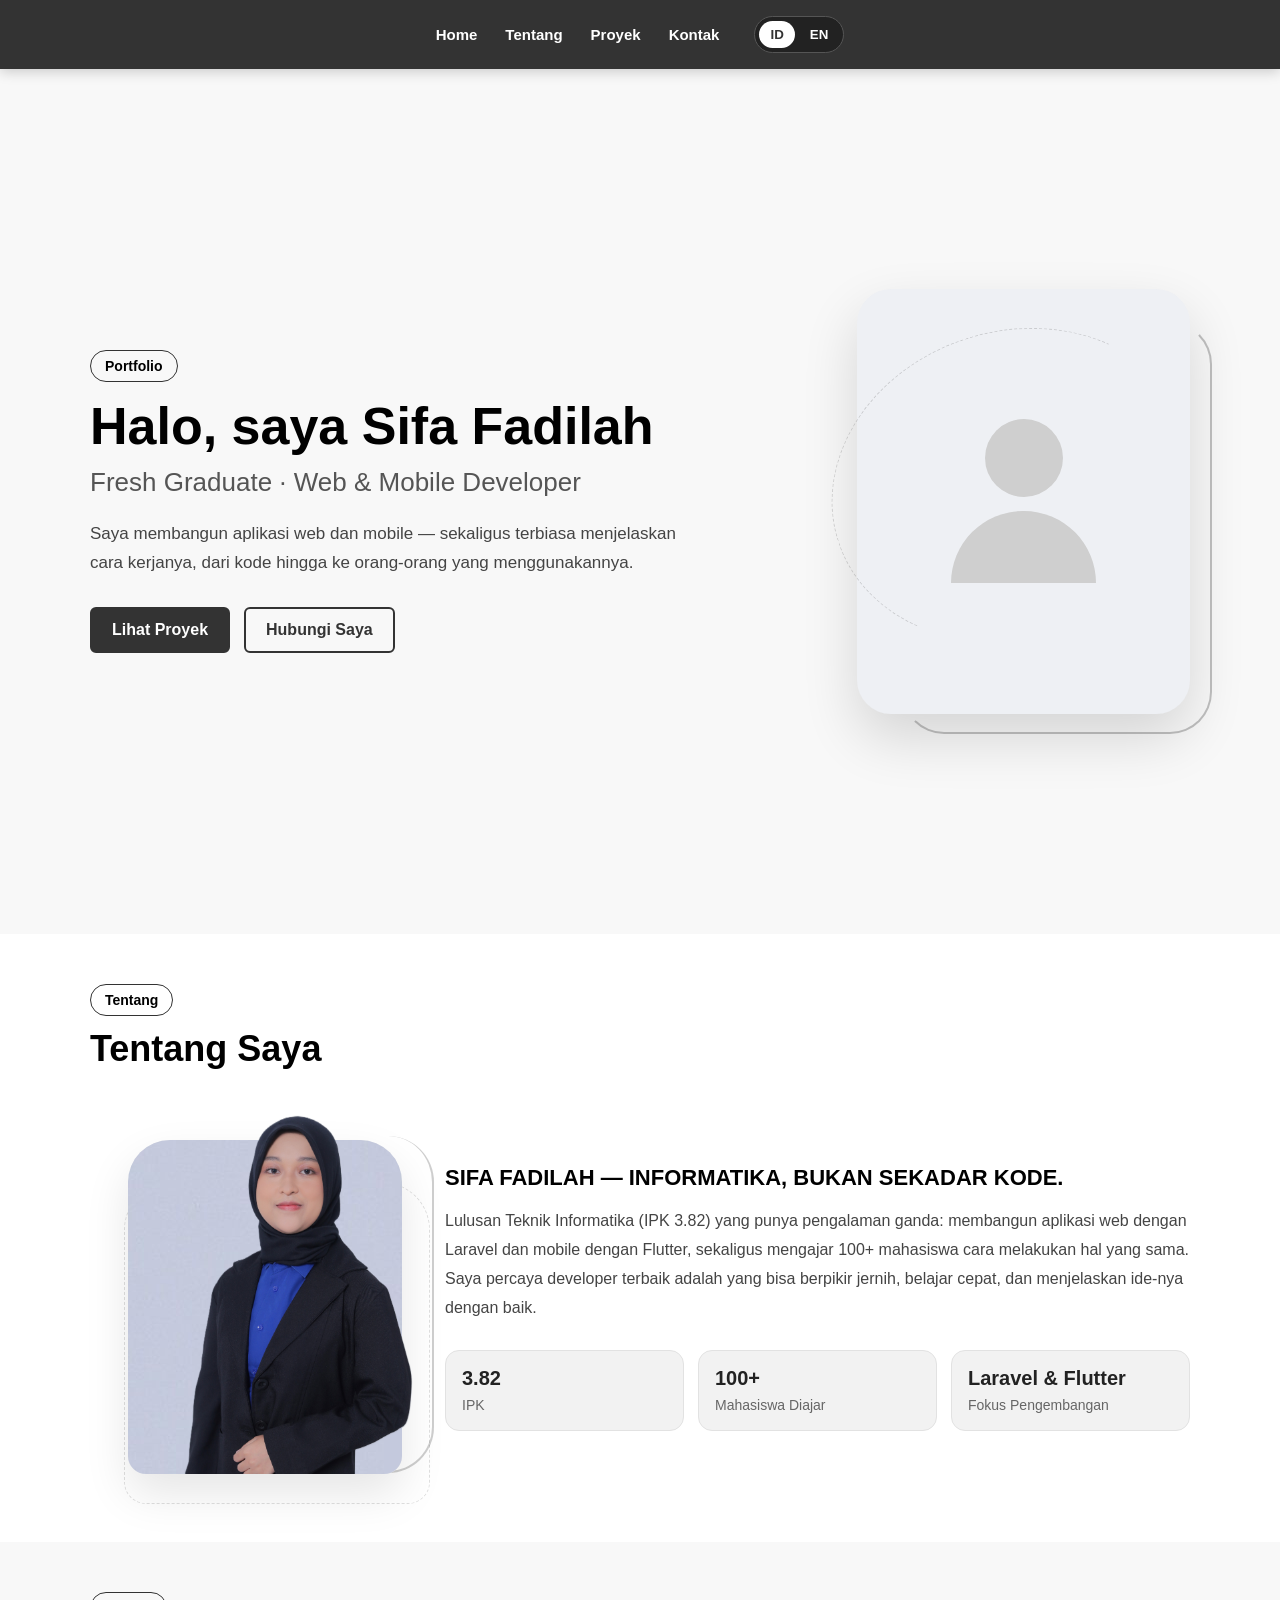
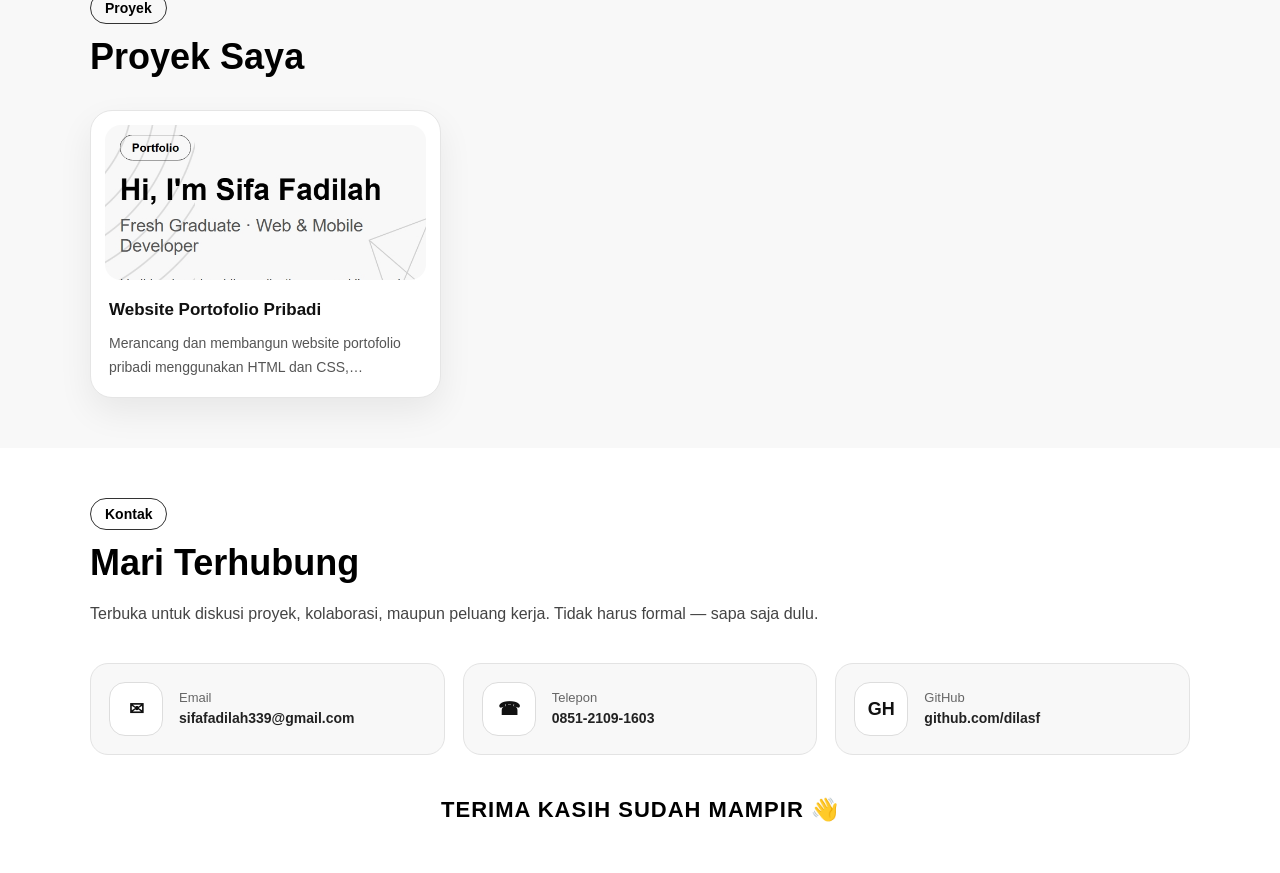
==== index.html @ 67563e89 "dev-journy" ====
<!DOCTYPE html>
<html lang="en">
<head>
    <meta charset="UTF-8">
    <meta name="viewport" content="width=device-width, initial-scale=1.0">
    <title>Sifa Fadilah Portfolio</title>
    <link rel="stylesheet" href="css/style.css">
    
</head>
<body>
    <!-- NAVBAR -->
    <nav>
    <ul class="nav-menu">
        <li><a href="#home" id="navHome"></a></li>
        <li><a href="#about" id="navAbout"></a></li>
        <li><a href="#projects" id="navProjects"></a></li>
        <li><a href="#contact" id="navContact"></a></li>
    </ul>

    <div class="language-switch">
        <button id="btn-id" onclick="changeLanguage('id')">ID</button>
        <button id="btn-en" onclick="changeLanguage('en')">EN</button>
    </div>
    </nav>
    <!-- NAVBAR END -->

    <!-- HOME -->
   <section id="home">
        <div class="home-content">
            <div class="home-text">
                <p class="home-label" id="homeLabel"></p>
                <h1 id="title"></h1>
                <h2 id="desc"></h2>

                <p class="home-intro" id="homeIntro"></p>

                <div class="home-actions">
                    <a href="#projects" class="btn-primary" id="btnProjects"></a>
                    <a href="#contact" class="btn-secondary" id="btnContact"></a>
                </div>
            </div>

            <div class="home-visual">
                <img
                    src="assets/img/sifa1.jpg"
                    alt="Sifa Fadilah"
                    onerror="this.style.display='none'; this.nextElementSibling.style.display='flex';"
                >

                <div class="home-photo-placeholder">
                    <div class="profile-head"></div>
                    <div class="profile-body"></div>
                </div>
            </div>
        </div>
    </section>
    <!-- HOME END -->

   <!-- ABOUT -->
   <section id="about">
        <div class="about-wrapper">
            <p class="section-label" id="aboutLabel"></p>
            <h2 id="aboutTitle"></h2>

            <div class="about-content">
                <div class="about-photo">
                    <div class="about-photo-frame">
                        <img src="assets/img/about-bg.jpg" alt="" class="about-bg">
                    </div>

                    <img
                        class="about-person"
                        src="assets/img/sifa1-cutout.png"
                        alt="Foto Sifa Fadilah"
                        onerror="this.style.display='none'; this.nextElementSibling.style.display='flex';"
                    >
                    <div class="profile-placeholder">
                        <div class="profile-head"></div>
                        <div class="profile-body"></div>
                    </div>
                </div>

                <div class="about-text">
                    <h3 id="aboutGreeting"></h3>
                    <p id="aboutDesc"></p>

                    <div class="about-highlights">
                        <div>
                            <strong>3.82</strong>
                            <span id="highlightGpa"></span>
                        </div>
                        <div>
                            <strong>100+</strong>
                            <span id="highlightStudents"></span>
                        </div>
                        <div>
                            <strong>Laravel & Flutter</strong>
                            <span id="highlightFocus"></span>
                        </div>
                    </div>
                </div>
            </div>
        </div>
    </section>
    <!-- ABOUT END -->

    <!-- PROJECTS -->
   <section id="projects">
        <div class="projects-wrapper">
            <p class="section-label" id="projectLabel"></p>
            <h2 id="projectTitle"></h2>

            <div class="projects-grid" id="projectsGrid"></div>

            <!-- <div class="projects-more">
                <a href="projects.html" id="projectMore"></a>
            </div> -->
        </div>
    </section>

    <!-- PROJECTS END -->

    <!-- CONTACT -->
    <section id="contact">
        <div class="contact-wrapper">
            <p class="section-label" id="contactLabel"></p>
            <h2 id="contactTitle"></h2>

            <p class="contact-intro" id="contactIntro"></p>

            <div class="contact-grid">
                <a href="mailto:sifafadilah339@gmail.com" class="contact-card">
                    <div class="contact-icon">✉</div>
                    <div>
                        <span id="emailLabel"></span>
                        <strong>sifafadilah339@gmail.com</strong>
                    </div>
                </a>

                <a href="tel:0895385277611" class="contact-card">
                    <div class="contact-icon">☎</div>
                    <div>
                        <span id="phoneLabel"></span>
                        <strong>0851-2109-1603</strong>
                    </div>
                </a>

                <a href="https://github.com/dilasf" target="_blank" class="contact-card">
                    <div class="contact-icon">GH</div>
                    <div>
                        <span>GitHub</span>
                        <strong>github.com/dilasf</strong>
                    </div>
                </a>
            </div>

            <p class="contact-closing" id="contactClosing"></p>
        </div>
    </section>
    <!-- CONTACT END -->


    <script src="js/projects.js"></script>
    <script src="js/script.js"></script>
   
    <!-- <footer>
        <p>&copy; 2023 My Portfolio</p>
    </footer> -->
</body>
</html>
---- css/style.css ----
@import url("base.css");
@import url("navbar.css");
@import url("home.css");
@import url("about.css");
@import url("projects.css");
@import url("project-detail.css");
@import url("contact.css");

html {
    scroll-behavior: smooth;
    scroll-padding-top: 90px;
}
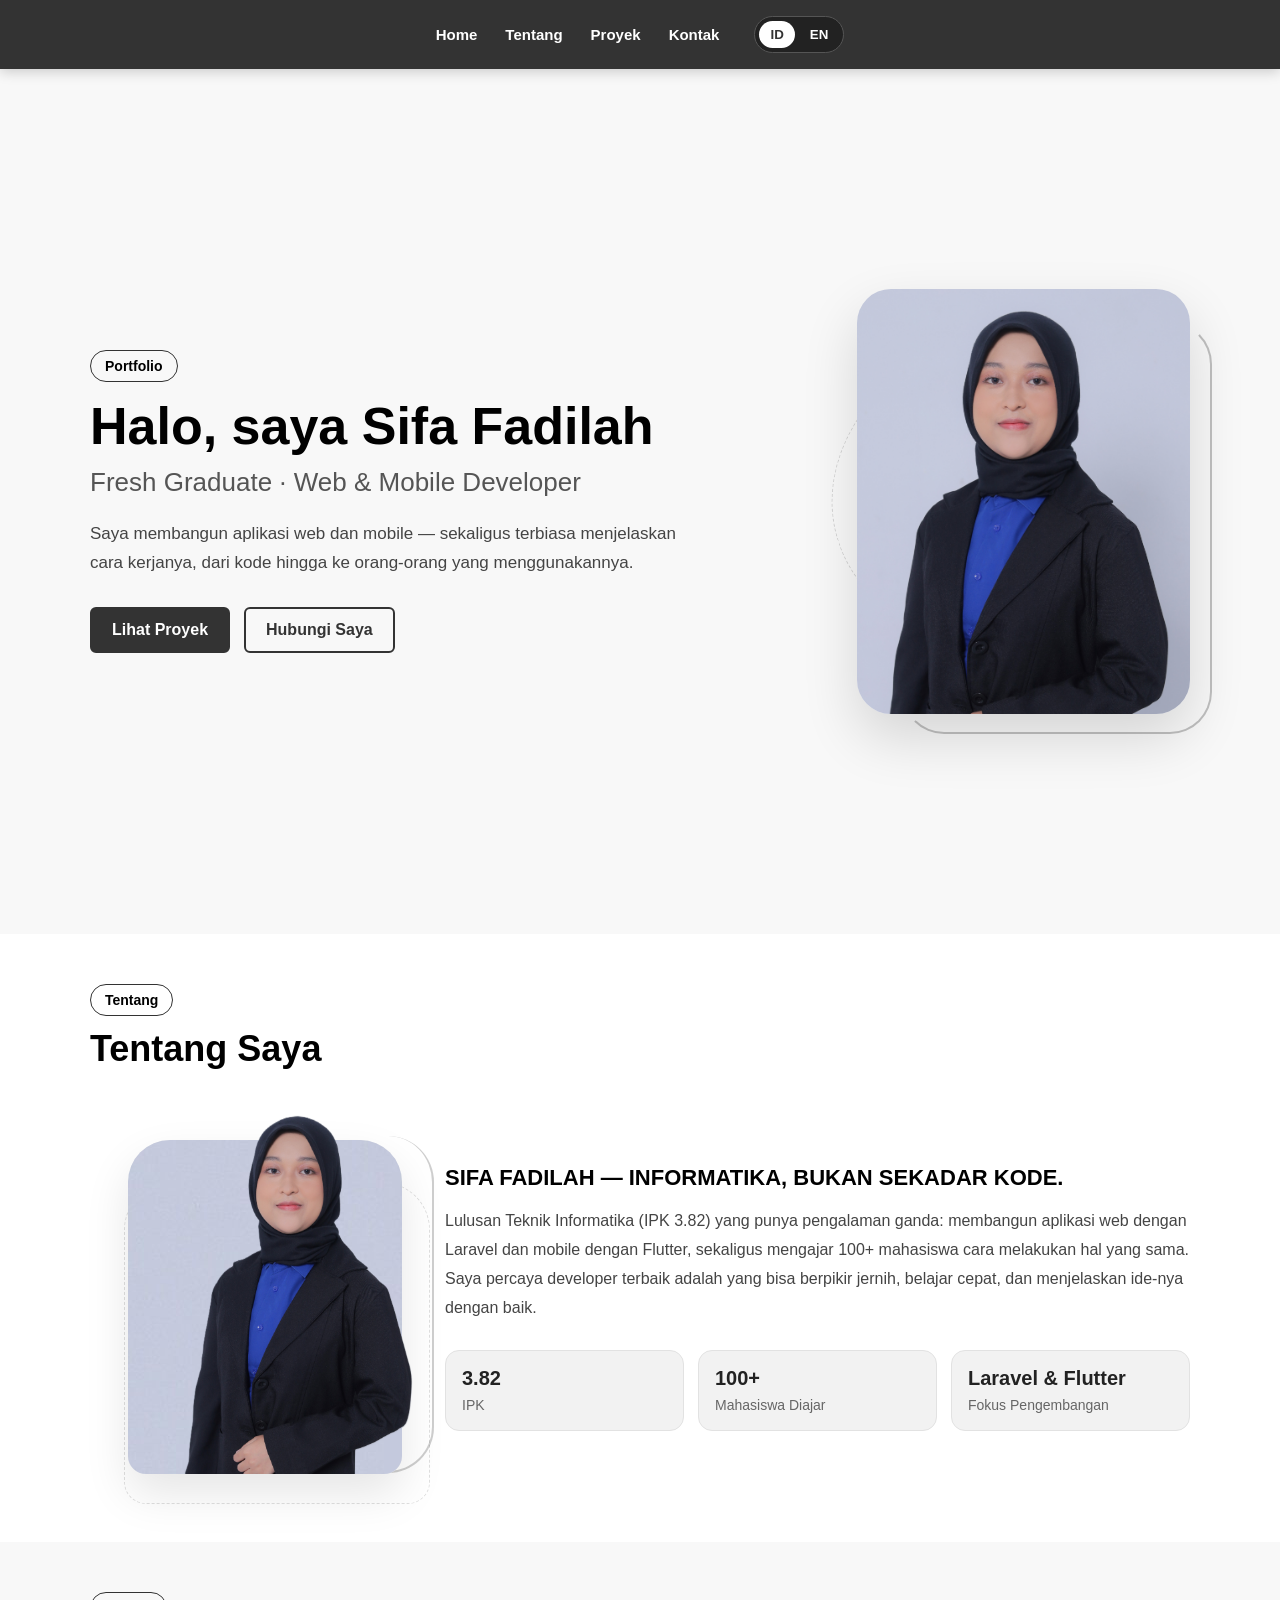
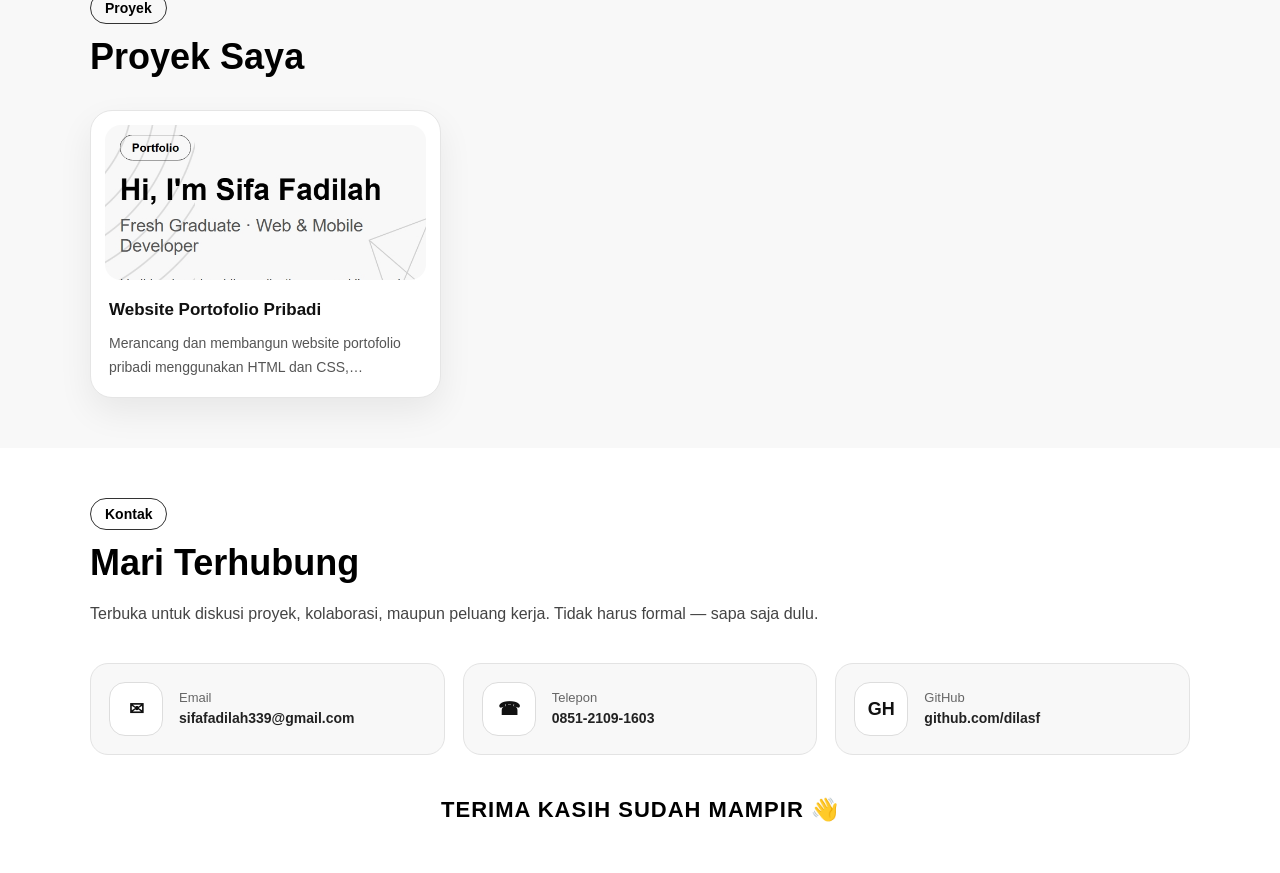
==== commit e9a4356b: "Update index.html" ====
--- a/index.html
+++ b/index.html
@@ -42,7 +42,7 @@
 
             <div class="home-visual">
                 <img
-                    src="assets/img/sifa1.jpg"
+                    src="assets/img/sifa1.JPG"
                     alt="Sifa Fadilah"
                     onerror="this.style.display='none'; this.nextElementSibling.style.display='flex';"
                 >
@@ -167,4 +167,4 @@
         <p>&copy; 2023 My Portfolio</p>
     </footer> -->
 </body>
-</html>+</html>
